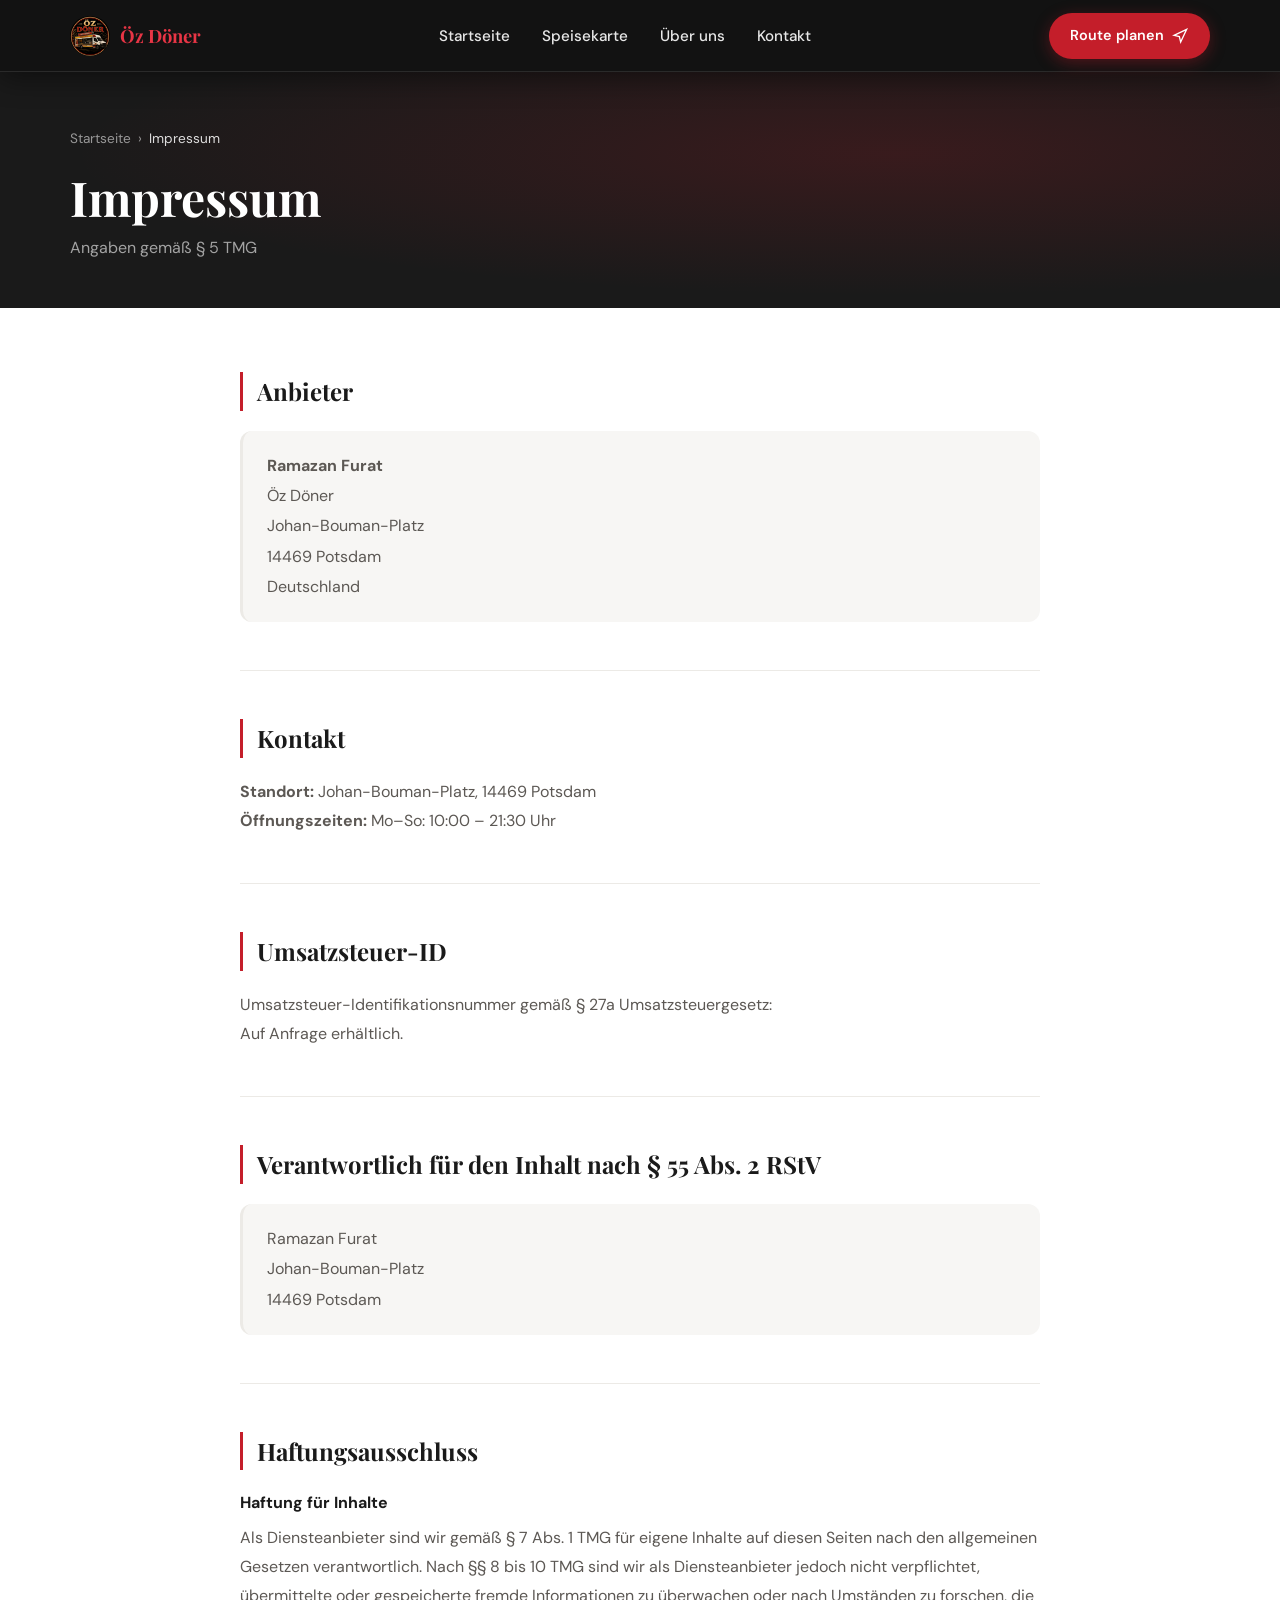
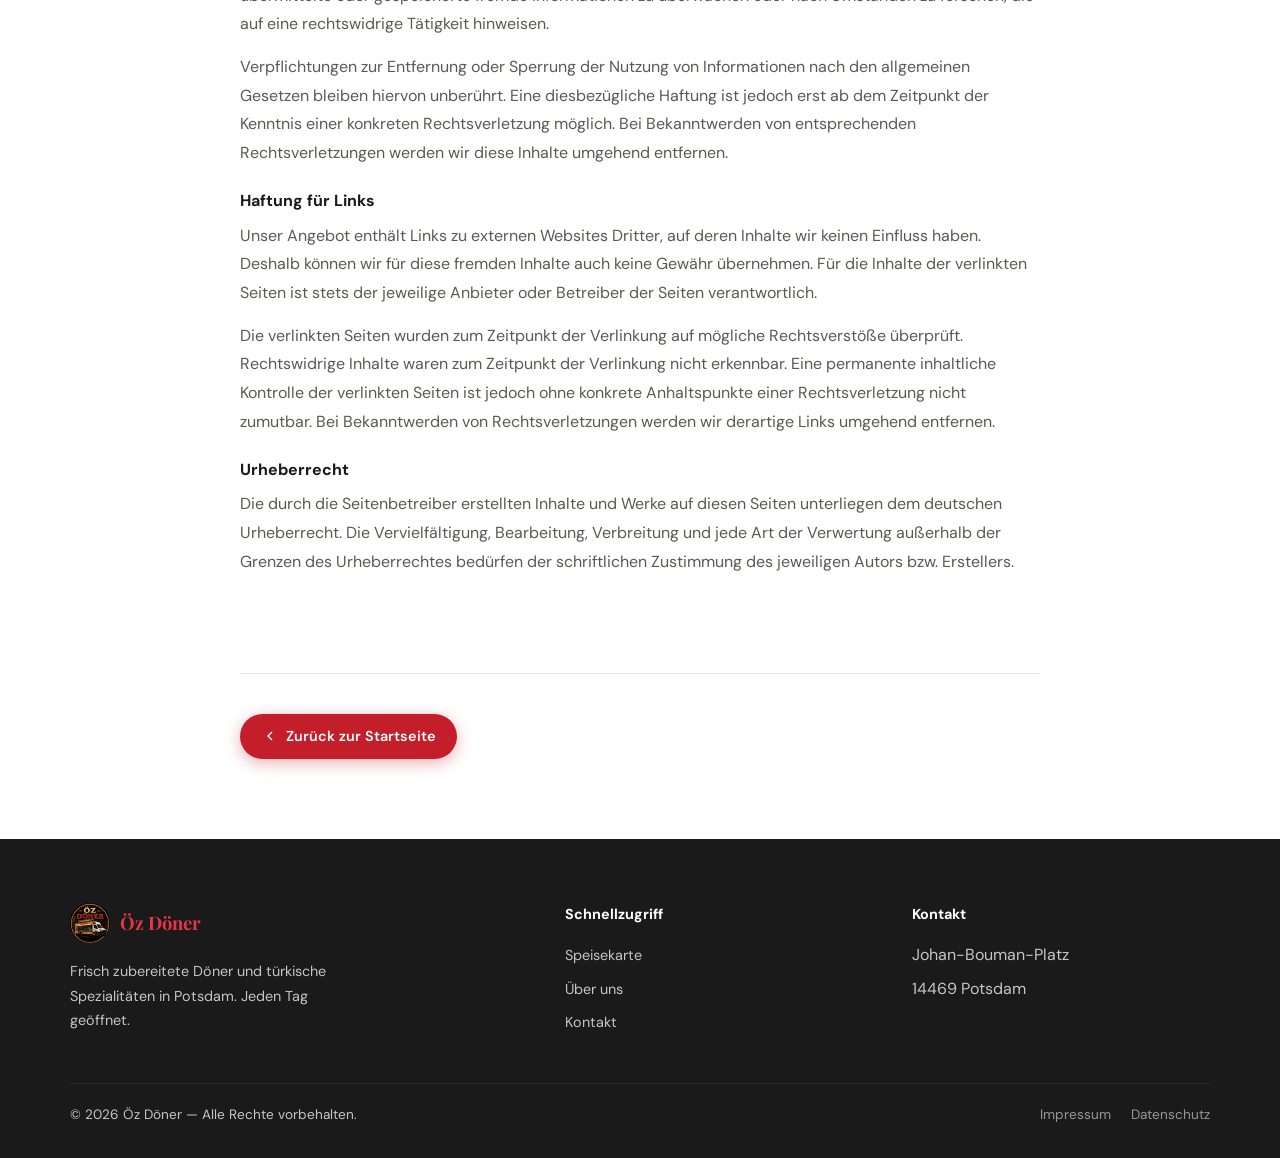
==== impressum.html @ f7f350fa "Add Impressum, Datenschutz pages and footer legal links" ====
<!DOCTYPE html>
<html lang="de">
  <head>
    <meta charset="UTF-8" />
    <meta name="viewport" content="width=device-width, initial-scale=1.0" />
    <meta
      name="description"
      content="Impressum von Öz Döner in Potsdam – Angaben gemäß § 5 TMG."
    />
    <meta name="robots" content="noindex, follow" />
    <title>Impressum | Öz Döner</title>
    <link rel="icon" href="images/logo.png" type="image/png" />
    <link rel="apple-touch-icon" href="images/logo.png" />
    <link rel="preconnect" href="https://fonts.googleapis.com" />
    <link rel="preconnect" href="https://fonts.gstatic.com" crossorigin />
    <link
      href="https://fonts.googleapis.com/css2?family=DM+Sans:ital,opsz,wght@0,9..40,400;0,9..40,500;0,9..40,600;0,9..40,700;1,9..40,400&family=Playfair+Display:wght@600;700&display=swap"
      rel="stylesheet"
    />
    <link rel="stylesheet" href="css/style.css" />
    <link rel="stylesheet" href="css/legal.css" />
  </head>
  <body>
    <header class="site-header scrolled">
      <div class="container header-inner">
        <a href="index.html" class="logo">
          <img class="logo-mark" src="images/logo.png" alt="Öz Döner" width="40" height="40" />
          <span>Öz Döner</span>
        </a>

        <button
          class="nav-toggle"
          type="button"
          aria-label="Menü öffnen"
          aria-expanded="false"
        >
          <span></span>
          <span></span>
          <span></span>
        </button>

        <nav class="nav-links" aria-label="Hauptnavigation">
          <a href="index.html">Startseite</a>
          <a href="index.html#speisekarte">Speisekarte</a>
          <a href="index.html#ueber-uns">Über uns</a>
          <a href="index.html#kontakt">Kontakt</a>
          <a class="btn btn-primary btn-order-mobile" href="index.html#kontakt">Route planen</a>
        </nav>

        <a class="btn btn-primary header-cta-desktop" href="index.html#kontakt">
          Route planen
          <svg xmlns="http://www.w3.org/2000/svg" viewBox="0 0 24 24" fill="none" stroke="currentColor" stroke-width="2" aria-hidden="true">
            <polygon points="3 11 22 2 13 21 11 13 3 11"></polygon>
          </svg>
        </a>
      </div>
    </header>
    <div class="nav-backdrop" hidden aria-hidden="true"></div>

    <main>
      <div class="legal-hero">
        <div class="container">
          <nav class="breadcrumb" aria-label="Breadcrumb">
            <a href="index.html">Startseite</a>
            <span aria-hidden="true">›</span>
            <span aria-current="page">Impressum</span>
          </nav>
          <h1>Impressum</h1>
          <p class="legal-hero-sub">Angaben gemäß § 5 TMG</p>
        </div>
      </div>

      <div class="legal-body">
        <div class="container legal-container">

          <section class="legal-section">
            <h2>Anbieter</h2>
            <address>
              <strong>Ramazan Furat</strong><br />
              Öz Döner<br />
              Johan-Bouman-Platz<br />
              14469 Potsdam<br />
              Deutschland
            </address>
          </section>

          <section class="legal-section">
            <h2>Kontakt</h2>
            <p>
              <strong>Standort:</strong> Johan-Bouman-Platz, 14469 Potsdam<br />
              <strong>Öffnungszeiten:</strong> Mo–So: 10:00 – 21:30 Uhr
            </p>
          </section>

          <section class="legal-section">
            <h2>Umsatzsteuer-ID</h2>
            <p>
              Umsatzsteuer-Identifikationsnummer gemäß § 27a Umsatzsteuergesetz:<br />
              Auf Anfrage erhältlich.
            </p>
          </section>

          <section class="legal-section">
            <h2>Verantwortlich für den Inhalt nach § 55 Abs. 2 RStV</h2>
            <address>
              Ramazan Furat<br />
              Johan-Bouman-Platz<br />
              14469 Potsdam
            </address>
          </section>

          <section class="legal-section">
            <h2>Haftungsausschluss</h2>

            <h3>Haftung für Inhalte</h3>
            <p>
              Als Diensteanbieter sind wir gemäß § 7 Abs. 1 TMG für eigene Inhalte auf diesen Seiten nach den allgemeinen Gesetzen verantwortlich. Nach §§ 8 bis 10 TMG sind wir als Diensteanbieter jedoch nicht verpflichtet, übermittelte oder gespeicherte fremde Informationen zu überwachen oder nach Umständen zu forschen, die auf eine rechtswidrige Tätigkeit hinweisen.
            </p>
            <p>
              Verpflichtungen zur Entfernung oder Sperrung der Nutzung von Informationen nach den allgemeinen Gesetzen bleiben hiervon unberührt. Eine diesbezügliche Haftung ist jedoch erst ab dem Zeitpunkt der Kenntnis einer konkreten Rechtsverletzung möglich. Bei Bekanntwerden von entsprechenden Rechtsverletzungen werden wir diese Inhalte umgehend entfernen.
            </p>

            <h3>Haftung für Links</h3>
            <p>
              Unser Angebot enthält Links zu externen Websites Dritter, auf deren Inhalte wir keinen Einfluss haben. Deshalb können wir für diese fremden Inhalte auch keine Gewähr übernehmen. Für die Inhalte der verlinkten Seiten ist stets der jeweilige Anbieter oder Betreiber der Seiten verantwortlich.
            </p>
            <p>
              Die verlinkten Seiten wurden zum Zeitpunkt der Verlinkung auf mögliche Rechtsverstöße überprüft. Rechtswidrige Inhalte waren zum Zeitpunkt der Verlinkung nicht erkennbar. Eine permanente inhaltliche Kontrolle der verlinkten Seiten ist jedoch ohne konkrete Anhaltspunkte einer Rechtsverletzung nicht zumutbar. Bei Bekanntwerden von Rechtsverletzungen werden wir derartige Links umgehend entfernen.
            </p>

            <h3>Urheberrecht</h3>
            <p>
              Die durch die Seitenbetreiber erstellten Inhalte und Werke auf diesen Seiten unterliegen dem deutschen Urheberrecht. Die Vervielfältigung, Bearbeitung, Verbreitung und jede Art der Verwertung außerhalb der Grenzen des Urheberrechtes bedürfen der schriftlichen Zustimmung des jeweiligen Autors bzw. Erstellers.
            </p>
          </section>

          <div class="legal-back">
            <a href="index.html" class="btn btn-primary">
              <svg xmlns="http://www.w3.org/2000/svg" viewBox="0 0 24 24" fill="none" stroke="currentColor" stroke-width="2" aria-hidden="true">
                <polyline points="15 18 9 12 15 6"></polyline>
              </svg>
              Zurück zur Startseite
            </a>
          </div>

        </div>
      </div>
    </main>

    <footer class="site-footer">
      <div class="container">
        <div class="footer-grid">
          <div class="footer-brand">
            <a href="index.html" class="logo">
              <img class="logo-mark" src="images/logo.png" alt="Öz Döner" width="40" height="40" />
              <span>Öz Döner</span>
            </a>
            <p>
              Frisch zubereitete Döner und türkische Spezialitäten in Potsdam.
              Jeden Tag geöffnet.
            </p>
          </div>
          <div class="footer-col">
            <h4>Schnellzugriff</h4>
            <ul>
              <li><a href="index.html#speisekarte">Speisekarte</a></li>
              <li><a href="index.html#ueber-uns">Über uns</a></li>
              <li><a href="index.html#kontakt">Kontakt</a></li>
            </ul>
          </div>
          <div class="footer-col">
            <h4>Kontakt</h4>
            <ul>
              <li>Johan-Bouman-Platz</li>
              <li>14469 Potsdam</li>
            </ul>
          </div>
        </div>
        <div class="footer-bottom">
          <span>© 2026 Öz Döner — Alle Rechte vorbehalten.</span>
          <span class="footer-legal-links">
            <a href="impressum.html">Impressum</a>
            <a href="datenschutz.html">Datenschutz</a>
          </span>
        </div>
      </div>
    </footer>

    <script src="js/site-base.js"></script>
  </body>
</html>
---- css/style.css ----
:root {
  --red: #c41e2a;
  --red-dark: #9e1520;
  --red-light: #e83545;
  --orange: #e85d2c;
  --dark: #1a1a1a;
  --dark-soft: #2d2d2d;
  --gray-100: #f7f6f4;
  --gray-200: #eceae6;
  --gray-400: #8a8680;
  --gray-600: #5c5854;
  --white: #ffffff;
  --shadow: 0 4px 24px rgba(0, 0, 0, 0.08);
  --shadow-lg: 0 12px 48px rgba(0, 0, 0, 0.12);
  --radius: 12px;
  --radius-lg: 20px;
  --font-sans: "DM Sans", system-ui, sans-serif;
  --font-serif: "Playfair Display", Georgia, serif;
  --header-h: 72px;
}

*,
*::before,
*::after {
  box-sizing: border-box;
  margin: 0;
  padding: 0;
}

html {
  scroll-behavior: smooth;
  scroll-padding-top: calc(var(--header-h) + 16px);
}

body {
  font-family: var(--font-sans);
  color: var(--dark);
  background: var(--white);
  line-height: 1.6;
  -webkit-font-smoothing: antialiased;
}

.nowrap {
  white-space: nowrap;
}

body.nav-open {
  overflow: hidden;
}

img {
  max-width: 100%;
  height: auto;
  display: block;
}

a {
  color: inherit;
  text-decoration: none;
}

ul {
  list-style: none;
}

.container {
  width: min(1140px, 100% - 2rem);
  margin-inline: auto;
}

.site-header {
  position: fixed;
  top: 0;
  left: 0;
  right: 0;
  z-index: 1100;
  height: var(--header-h);
  background: #121212;
  box-shadow: 0 4px 24px rgba(0, 0, 0, 0.35);
  border-bottom: 1px solid rgba(255, 255, 255, 0.1);
  transition: box-shadow 0.3s;
  isolation: isolate;
}

.site-header.scrolled {
  box-shadow: 0 6px 28px rgba(0, 0, 0, 0.45);
}

.header-inner {
  position: relative;
  z-index: 2;
  display: flex;
  align-items: center;
  justify-content: space-between;
  height: var(--header-h);
  gap: 1rem;
}

.nav-backdrop {
  position: fixed;
  inset: 0;
  z-index: 1050;
  background: rgba(0, 0, 0, 0.6);
  opacity: 0;
  visibility: hidden;
  pointer-events: none;
  transition: opacity 0.3s ease, visibility 0.3s ease;
  border: none;
  padding: 0;
  cursor: pointer;
}

.nav-backdrop.is-visible {
  opacity: 1;
  visibility: visible;
  pointer-events: auto;
}

.logo {
  display: flex;
  align-items: center;
  gap: 0.65rem;
  font-family: var(--font-serif);
  font-size: 1.15rem;
  font-weight: 700;
  color: var(--white);
  white-space: nowrap;
}

.logo > span {
  color: var(--red-light);
}

.logo-mark {
  width: 40px;
  height: 40px;
  border-radius: 50%;
  object-fit: cover;
  flex-shrink: 0;
  display: block;
}

.nav-links {
  display: flex;
  align-items: center;
  gap: 2rem;
}

.nav-links a {
  color: rgba(255, 255, 255, 0.9);
  font-size: 0.95rem;
  font-weight: 500;
  transition: color 0.2s;
}

.nav-links a:hover {
  color: var(--white);
}

.nav-toggle {
  display: none;
  flex-direction: column;
  gap: 5px;
  background: none;
  border: none;
  cursor: pointer;
  padding: 8px;
  position: relative;
  z-index: 3;
}

.nav-toggle span {
  display: block;
  width: 24px;
  height: 2px;
  background: var(--white);
  border-radius: 2px;
  transition: transform 0.3s, opacity 0.3s;
}

.btn {
  display: inline-flex;
  align-items: center;
  justify-content: center;
  gap: 0.5rem;
  padding: 0.7rem 1.35rem;
  border-radius: 999px;
  font-weight: 600;
  font-size: 0.9rem;
  border: none;
  cursor: pointer;
  transition: transform 0.2s, box-shadow 0.2s, background 0.2s;
  white-space: nowrap;
}

.btn:hover {
  transform: translateY(-1px);
}

.btn-primary {
  background: var(--red);
  color: var(--white);
  box-shadow: 0 4px 16px rgba(196, 30, 42, 0.35);
}

.btn-primary:hover {
  background: var(--red-light);
}

.btn-outline {
  background: rgba(255, 255, 255, 0.12);
  color: var(--white);
  border: 1.5px solid rgba(255, 255, 255, 0.5);
  backdrop-filter: blur(4px);
}

.btn-outline:hover {
  background: rgba(255, 255, 255, 0.2);
  border-color: var(--white);
}

.btn-dark {
  background: var(--dark);
  color: var(--white);
}

.btn-dark:hover {
  background: var(--dark-soft);
}

.btn svg {
  width: 16px;
  height: 16px;
}

.hero {
  position: relative;
  min-height: 100svh;
  display: flex;
  align-items: center;
  padding-top: var(--header-h);
  overflow: hidden;
}

.hero-bg {
  position: absolute;
  inset: 0;
  background: url("../images/backplan.png") center / cover no-repeat;
}

.hero-bg::after {
  content: "";
  position: absolute;
  inset: 0;
  background: linear-gradient(
    105deg,
    rgba(26, 26, 26, 0.88) 0%,
    rgba(26, 26, 26, 0.55) 45%,
    rgba(26, 26, 26, 0.35) 100%
  );
}

.hero-content {
  position: relative;
  z-index: 1;
  padding: 3rem 0 5rem;
  max-width: 640px;
}

.hero-badge {
  display: inline-flex;
  align-items: center;
  gap: 0.4rem;
  padding: 0.4rem 0.9rem;
  background: rgba(255, 255, 255, 0.12);
  border: 1px solid rgba(255, 255, 255, 0.2);
  border-radius: 999px;
  color: var(--white);
  font-size: 0.85rem;
  margin-bottom: 1.25rem;
  backdrop-filter: blur(8px);
}

.hero-badge svg {
  width: 14px;
  height: 14px;
  color: var(--red-light);
}

.hero h1 {
  font-family: var(--font-serif);
  font-size: clamp(2.5rem, 6vw, 4rem);
  font-weight: 700;
  color: var(--white);
  line-height: 1.1;
  margin-bottom: 1rem;
}

.hero h1 .accent {
  color: var(--red-light);
}

.hero-text {
  color: rgba(255, 255, 255, 0.88);
  font-size: 1.05rem;
  max-width: 520px;
  margin-bottom: 2rem;
}

.hero-actions {
  display: flex;
  flex-wrap: wrap;
  gap: 0.75rem;
  margin-bottom: 2.5rem;
}

.hero-meta {
  display: flex;
  flex-wrap: wrap;
  gap: 1.5rem 2.5rem;
  color: rgba(255, 255, 255, 0.85);
  font-size: 0.9rem;
}

.hero-meta-item {
  display: flex;
  align-items: center;
  gap: 0.5rem;
}

.hero-meta svg {
  width: 18px;
  height: 18px;
  color: var(--red-light);
  flex-shrink: 0;
}

.section {
  padding: 5rem 0;
}

.section-label {
  display: block;
  font-size: 0.75rem;
  font-weight: 700;
  letter-spacing: 0.12em;
  text-transform: uppercase;
  color: var(--red);
  margin-bottom: 0.5rem;
}

.section-title {
  font-family: var(--font-serif);
  font-size: clamp(2rem, 4vw, 2.75rem);
  font-weight: 700;
  color: var(--dark);
  margin-bottom: 0.75rem;
}

.section-subtitle {
  color: var(--gray-600);
  font-size: 1.05rem;
  max-width: 560px;
}

.section-header {
  text-align: center;
  margin-bottom: 3rem;
}

.section-header .section-subtitle {
  margin-inline: auto;
}

.menu-section {
  background: var(--gray-100);
}

.menu-nav-wrap {
  position: sticky;
  top: var(--header-h);
  z-index: 50;
  background: var(--gray-100);
  padding: 1rem 0;
  margin-bottom: 2rem;
  border-bottom: 1px solid var(--gray-200);
  overflow-x: auto;
  overflow-y: hidden;
  -webkit-overflow-scrolling: touch;
  overscroll-behavior-x: contain;
  touch-action: pan-x;
  scrollbar-width: none;
  -ms-overflow-style: none;
}

.menu-nav-wrap::-webkit-scrollbar {
  display: none;
}

.menu-nav {
  display: inline-flex;
  flex-wrap: nowrap;
  gap: 0.5rem;
  width: max-content;
  min-width: 100%;
  padding-bottom: 0.25rem;
}

.menu-pill {
  flex-shrink: 0;
  padding: 0.55rem 1.1rem;
  border-radius: 999px;
  border: none;
  background: var(--white);
  color: var(--gray-600);
  font-family: inherit;
  font-size: 0.875rem;
  font-weight: 600;
  cursor: pointer;
  box-shadow: var(--shadow);
  transition: background 0.2s, color 0.2s, transform 0.2s;
}

.menu-pill:hover {
  color: var(--dark);
}

.menu-pill.active {
  background: var(--red);
  color: var(--white);
}

.menu-panel {
  display: grid;
  grid-template-columns: 1fr 1.15fr;
  gap: 2.5rem;
  align-items: start;
  background: var(--white);
  border-radius: var(--radius-lg);
  padding: 2rem;
  box-shadow: var(--shadow);
}

.menu-panel-visual {
  position: sticky;
  top: calc(var(--header-h) + 5rem);
}

.menu-panel-visual img {
  border-radius: var(--radius);
  aspect-ratio: 4/3;
  object-fit: cover;
  width: 100%;
  transition: opacity 0.25s ease;
}

.menu-panel-visual img.is-changing {
  opacity: 0.6;
}

.menu-category-title {
  font-family: var(--font-serif);
  font-size: 1.75rem;
  margin-bottom: 1.25rem;
  color: var(--dark);
}

.menu-panel-content {
  min-height: 280px;
}

.menu-list {
  display: flex;
  flex-direction: column;
}

.menu-item {
  display: flex;
  justify-content: space-between;
  align-items: flex-start;
  gap: 1rem;
  padding: 1rem 0;
  border-bottom: 1px solid var(--gray-200);
}

.menu-item:last-child {
  border-bottom: none;
}

.menu-item-name {
  display: block;
  font-weight: 600;
  font-size: 1rem;
  color: var(--dark);
}

.menu-item-desc {
  display: block;
  font-size: 0.85rem;
  color: var(--gray-400);
  margin-top: 0.15rem;
}

.menu-item-price {
  font-weight: 700;
  color: var(--red);
  font-size: 1rem;
  white-space: nowrap;
}

.about-grid {
  display: grid;
  grid-template-columns: 1fr 1fr;
  gap: 4rem;
  align-items: center;
}

.about-text p {
  color: var(--gray-600);
  margin-bottom: 1rem;
}

.features-grid {
  display: grid;
  grid-template-columns: 1fr 1fr;
  gap: 1.25rem;
  margin-top: 2rem;
}

.feature-card {
  padding: 1.25rem;
  background: var(--gray-100);
  border-radius: var(--radius);
}

.feature-icon {
  font-size: 1.5rem;
  margin-bottom: 0.5rem;
}

.feature-card h4 {
  font-size: 0.95rem;
  margin-bottom: 0.25rem;
}

.feature-card p {
  font-size: 0.85rem;
  color: var(--gray-400);
  margin: 0;
}

.about-gallery-duo {
  display: flex;
  flex-direction: column;
  gap: 1rem;
}

.about-gallery-duo img {
  border-radius: var(--radius-lg);
  object-fit: cover;
  width: 100%;
  aspect-ratio: 16/10;
}

.contact-section {
  background: var(--gray-100);
}

.contact-grid {
  display: grid;
  grid-template-columns: 1.2fr 1fr;
  gap: 2.5rem;
  align-items: start;
}

.map-wrap {
  border-radius: var(--radius-lg);
  overflow: hidden;
  box-shadow: var(--shadow-lg);
  min-height: 380px;
  background: var(--gray-200);
}

.map-wrap iframe {
  width: 100%;
  height: 100%;
  min-height: 380px;
  border: 0;
}

.contact-cards {
  display: flex;
  flex-direction: column;
  gap: 1rem;
}

.contact-card {
  display: flex;
  gap: 1rem;
  padding: 1.25rem 1.5rem;
  background: var(--white);
  border-radius: var(--radius);
  box-shadow: var(--shadow);
}

.contact-card-icon {
  width: 44px;
  height: 44px;
  border-radius: 10px;
  background: rgba(196, 30, 42, 0.1);
  color: var(--red);
  display: grid;
  place-items: center;
  flex-shrink: 0;
}

.contact-card-icon svg {
  width: 20px;
  height: 20px;
}

.contact-card h4 {
  font-size: 0.8rem;
  font-weight: 700;
  text-transform: uppercase;
  letter-spacing: 0.05em;
  color: var(--gray-400);
  margin-bottom: 0.2rem;
}

.contact-card p,
.contact-card a {
  font-size: 0.95rem;
  color: var(--dark);
}

.contact-actions {
  display: flex;
  flex-wrap: wrap;
  gap: 0.75rem;
  margin-top: 0.5rem;
}

.site-footer {
  background: var(--dark);
  color: rgba(255, 255, 255, 0.75);
  padding: 4rem 0 2rem;
}

.footer-grid {
  display: grid;
  grid-template-columns: 1.5fr 1fr 1fr;
  gap: 3rem;
  margin-bottom: 3rem;
}

.footer-brand .logo {
  margin-bottom: 1rem;
}

.footer-brand .logo > span {
  color: var(--red-light);
}

.footer-brand p {
  font-size: 0.9rem;
  line-height: 1.7;
  max-width: 280px;
}

.footer-col h4 {
  color: var(--white);
  font-size: 0.9rem;
  margin-bottom: 1rem;
}

.footer-col ul {
  display: flex;
  flex-direction: column;
  gap: 0.5rem;
}

.footer-col a {
  font-size: 0.9rem;
  transition: color 0.2s;
}

.footer-col a:hover {
  color: var(--white);
}

.footer-bottom {
  padding-top: 1.25rem;
  margin-top: 1.25rem;
  border-top: 1px solid rgba(255, 255, 255, 0.08);
  display: flex;
  flex-wrap: wrap;
  justify-content: space-between;
  gap: 0.5rem;
  font-size: 0.85rem;
}

@media (max-width: 900px) {
  .menu-panel {
    grid-template-columns: 1fr;
  }

  .menu-panel-visual {
    position: static;
  }

  .about-grid,
  .contact-grid,
  .footer-grid {
    grid-template-columns: 1fr;
  }

  .about-gallery {
    order: -1;
  }

  .features-grid {
    grid-template-columns: 1fr;
  }
}

@media (max-width: 768px) {
  .menu-nav-wrap {
    margin-inline: -1rem;
    padding-inline: 1rem;
  }

  .nav-toggle {
    display: flex;
  }

  .nav-links {
    position: fixed;
    top: 0;
    right: 0;
    left: auto;
    width: min(300px, 88vw);
    height: 100%;
    z-index: 1060;
    flex-direction: column;
    align-items: stretch;
    padding: calc(var(--header-h) + 1.5rem) 1.5rem 2rem;
    gap: 0;
    background: #121212;
    box-shadow: -8px 0 32px rgba(0, 0, 0, 0.35);
    transform: translateX(100%);
    transition: transform 0.35s ease;
    overflow-y: auto;
    -webkit-overflow-scrolling: touch;
  }

  .nav-links.open {
    transform: translateX(0);
  }

  .nav-links a:not(.btn) {
    padding: 1rem 0;
    font-size: 1.1rem;
    color: #ffffff;
    border-bottom: 1px solid rgba(255, 255, 255, 0.12);
  }

  .header-cta-desktop {
    display: none;
  }

  .nav-links .btn-order-mobile {
    display: inline-flex;
    margin-top: 1.5rem;
    width: 100%;
    justify-content: center;
  }

  .hero-content {
    padding-bottom: 3rem;
  }

  .section {
    padding: 3.5rem 0;
  }

  .menu-panel {
    padding: 1.25rem;
  }
}

@media (min-width: 769px) {
  .nav-links .btn-order-mobile {
    display: none;
  }
}
---- css/legal.css ----
/* ============================================================
   legal.css – Impressum & Datenschutz pages
   ============================================================ */

/* ── Hero ────────────────────────────────────────────────── */
.legal-hero {
  background: var(--dark);
  padding: calc(var(--header-h) + 3.5rem) 0 3rem;
  position: relative;
  overflow: hidden;
}

.legal-hero::before {
  content: "";
  position: absolute;
  inset: 0;
  background: radial-gradient(ellipse at 70% 50%, rgba(196, 30, 42, 0.18) 0%, transparent 65%);
  pointer-events: none;
}

.legal-hero .container {
  position: relative;
  z-index: 1;
}

.breadcrumb {
  display: flex;
  align-items: center;
  gap: 0.45rem;
  font-size: 0.85rem;
  color: rgba(255, 255, 255, 0.55);
  margin-bottom: 1.25rem;
  flex-wrap: wrap;
}

.breadcrumb a {
  color: rgba(255, 255, 255, 0.55);
  transition: color 0.2s;
}

.breadcrumb a:hover {
  color: var(--red-light);
}

.breadcrumb span[aria-current="page"] {
  color: rgba(255, 255, 255, 0.85);
}

.legal-hero h1 {
  font-family: var(--font-serif);
  font-size: clamp(2rem, 5vw, 3rem);
  font-weight: 700;
  color: var(--white);
  line-height: 1.15;
  margin-bottom: 0.6rem;
}

.legal-hero-sub {
  color: rgba(255, 255, 255, 0.6);
  font-size: 1rem;
}

/* ── Body ────────────────────────────────────────────────── */
.legal-body {
  padding: 4rem 0 5rem;
  background: var(--white);
}

.legal-container {
  max-width: 800px;
}

/* ── Section ─────────────────────────────────────────────── */
.legal-section {
  margin-bottom: 3rem;
  padding-bottom: 3rem;
  border-bottom: 1px solid var(--gray-200);
}

.legal-section:last-of-type {
  border-bottom: none;
}

.legal-section h2 {
  font-family: var(--font-serif);
  font-size: 1.5rem;
  font-weight: 700;
  color: var(--dark);
  margin-bottom: 1.25rem;
  padding-left: 0.85rem;
  border-left: 3px solid var(--red);
}

.legal-section h3 {
  font-size: 1rem;
  font-weight: 700;
  color: var(--dark);
  margin: 1.25rem 0 0.5rem;
}

.legal-section p {
  color: var(--gray-600);
  line-height: 1.8;
  margin-bottom: 0.85rem;
}

.legal-section p:last-child {
  margin-bottom: 0;
}

.legal-section address {
  font-style: normal;
  color: var(--gray-600);
  line-height: 1.9;
  background: var(--gray-100);
  border-radius: var(--radius);
  padding: 1.25rem 1.5rem;
  border-left: 3px solid var(--gray-200);
}

/* ── List ────────────────────────────────────────────────── */
.legal-list {
  list-style: none;
  padding: 0;
  margin: 0.75rem 0 0.85rem;
  display: flex;
  flex-direction: column;
  gap: 0.45rem;
}

.legal-list li {
  display: flex;
  align-items: flex-start;
  gap: 0.6rem;
  color: var(--gray-600);
  line-height: 1.7;
  padding-left: 0.25rem;
}

.legal-list li::before {
  content: "›";
  color: var(--red);
  font-weight: 700;
  font-size: 1rem;
  flex-shrink: 0;
  margin-top: 0.1rem;
}

/* ── Link ────────────────────────────────────────────────── */
.legal-link {
  color: var(--red);
  word-break: break-all;
  text-decoration: underline;
  text-underline-offset: 3px;
  transition: color 0.2s;
}

.legal-link:hover {
  color: var(--red-light);
}

/* ── Back Button ─────────────────────────────────────────── */
.legal-back {
  margin-top: 3rem;
  padding-top: 2.5rem;
  border-top: 1px solid var(--gray-200);
}

/* ── Footer legal links ──────────────────────────────────── */
.footer-legal-links {
  display: flex;
  gap: 1.25rem;
}

.footer-legal-links a {
  font-size: 0.85rem;
  color: rgba(255, 255, 255, 0.55);
  transition: color 0.2s;
}

.footer-legal-links a:hover {
  color: var(--white);
}

/* ── Responsive ──────────────────────────────────────────── */
@media (max-width: 768px) {
  .legal-hero {
    padding-top: calc(var(--header-h) + 2rem);
    padding-bottom: 2rem;
  }

  .legal-body {
    padding: 2.5rem 0 3.5rem;
  }

  .legal-section {
    margin-bottom: 2rem;
    padding-bottom: 2rem;
  }

  .legal-section h2 {
    font-size: 1.25rem;
  }

  .footer-bottom {
    flex-direction: column;
    align-items: flex-start;
    gap: 0.75rem;
  }

  .footer-legal-links {
    gap: 1rem;
  }
}
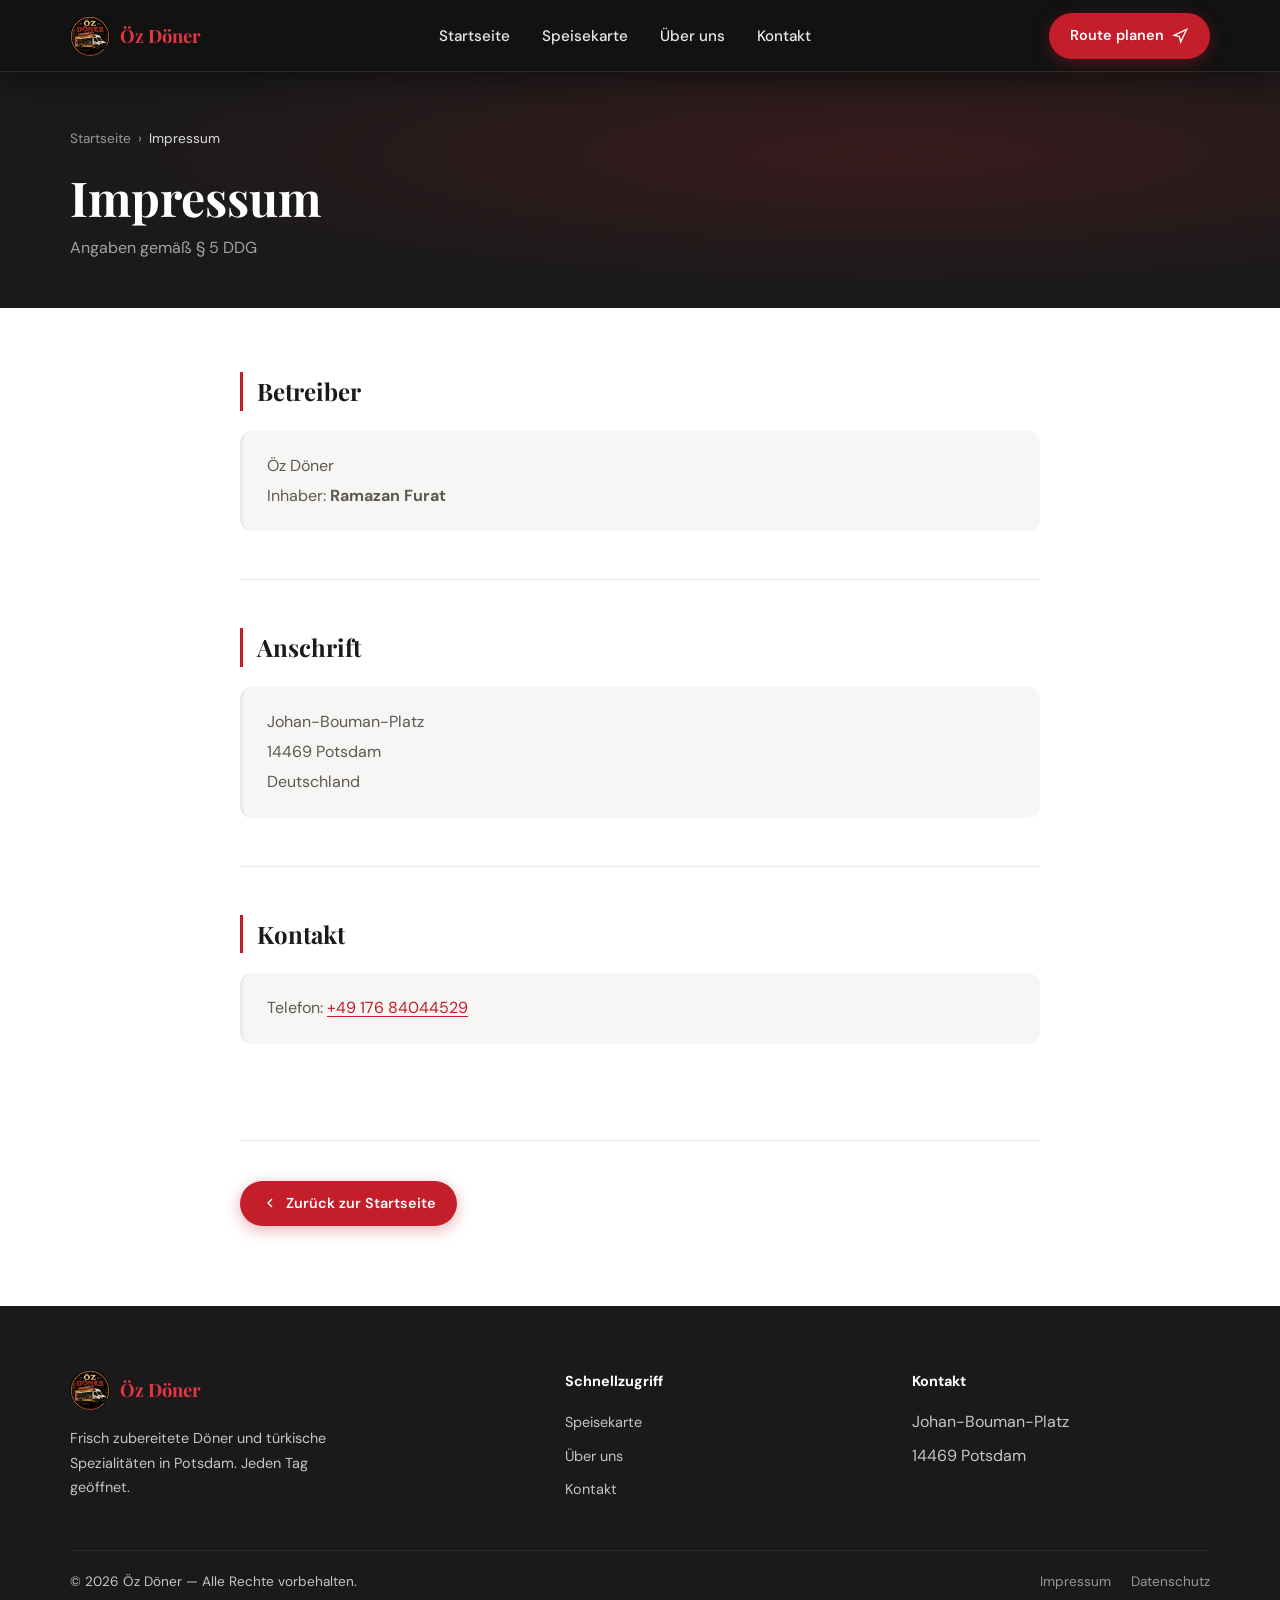
==== commit 7723ece6: "Update Impressum: DDG reference, Ramazan Furat info, phone number" ====
--- a/impressum.html
+++ b/impressum.html
@@ -5,7 +5,7 @@
     <meta name="viewport" content="width=device-width, initial-scale=1.0" />
     <meta
       name="description"
-      content="Impressum von Öz Döner in Potsdam – Angaben gemäß § 5 TMG."
+      content="Impressum von Öz Döner in Potsdam – Angaben gemäß § 5 DDG."
     />
     <meta name="robots" content="noindex, follow" />
     <title>Impressum | Öz Döner</title>
@@ -66,7 +66,7 @@
             <span aria-current="page">Impressum</span>
           </nav>
           <h1>Impressum</h1>
-          <p class="legal-hero-sub">Angaben gemäß § 5 TMG</p>
+          <p class="legal-hero-sub">Angaben gemäß § 5 DDG</p>
         </div>
       </div>
 
@@ -74,10 +74,16 @@
         <div class="container legal-container">
 
           <section class="legal-section">
-            <h2>Anbieter</h2>
+            <h2>Betreiber</h2>
             <address>
-              <strong>Ramazan Furat</strong><br />
               Öz Döner<br />
+              Inhaber: <strong>Ramazan Furat</strong>
+            </address>
+          </section>
+
+          <section class="legal-section">
+            <h2>Anschrift</h2>
+            <address>
               Johan-Bouman-Platz<br />
               14469 Potsdam<br />
               Deutschland
@@ -86,52 +92,9 @@
 
           <section class="legal-section">
             <h2>Kontakt</h2>
-            <p>
-              <strong>Standort:</strong> Johan-Bouman-Platz, 14469 Potsdam<br />
-              <strong>Öffnungszeiten:</strong> Mo–So: 10:00 – 21:30 Uhr
-            </p>
-          </section>
-
-          <section class="legal-section">
-            <h2>Umsatzsteuer-ID</h2>
-            <p>
-              Umsatzsteuer-Identifikationsnummer gemäß § 27a Umsatzsteuergesetz:<br />
-              Auf Anfrage erhältlich.
-            </p>
-          </section>
-
-          <section class="legal-section">
-            <h2>Verantwortlich für den Inhalt nach § 55 Abs. 2 RStV</h2>
             <address>
-              Ramazan Furat<br />
-              Johan-Bouman-Platz<br />
-              14469 Potsdam
+              Telefon: <a href="tel:+4917684044529" class="legal-link">+49 176 84044529</a>
             </address>
-          </section>
-
-          <section class="legal-section">
-            <h2>Haftungsausschluss</h2>
-
-            <h3>Haftung für Inhalte</h3>
-            <p>
-              Als Diensteanbieter sind wir gemäß § 7 Abs. 1 TMG für eigene Inhalte auf diesen Seiten nach den allgemeinen Gesetzen verantwortlich. Nach §§ 8 bis 10 TMG sind wir als Diensteanbieter jedoch nicht verpflichtet, übermittelte oder gespeicherte fremde Informationen zu überwachen oder nach Umständen zu forschen, die auf eine rechtswidrige Tätigkeit hinweisen.
-            </p>
-            <p>
-              Verpflichtungen zur Entfernung oder Sperrung der Nutzung von Informationen nach den allgemeinen Gesetzen bleiben hiervon unberührt. Eine diesbezügliche Haftung ist jedoch erst ab dem Zeitpunkt der Kenntnis einer konkreten Rechtsverletzung möglich. Bei Bekanntwerden von entsprechenden Rechtsverletzungen werden wir diese Inhalte umgehend entfernen.
-            </p>
-
-            <h3>Haftung für Links</h3>
-            <p>
-              Unser Angebot enthält Links zu externen Websites Dritter, auf deren Inhalte wir keinen Einfluss haben. Deshalb können wir für diese fremden Inhalte auch keine Gewähr übernehmen. Für die Inhalte der verlinkten Seiten ist stets der jeweilige Anbieter oder Betreiber der Seiten verantwortlich.
-            </p>
-            <p>
-              Die verlinkten Seiten wurden zum Zeitpunkt der Verlinkung auf mögliche Rechtsverstöße überprüft. Rechtswidrige Inhalte waren zum Zeitpunkt der Verlinkung nicht erkennbar. Eine permanente inhaltliche Kontrolle der verlinkten Seiten ist jedoch ohne konkrete Anhaltspunkte einer Rechtsverletzung nicht zumutbar. Bei Bekanntwerden von Rechtsverletzungen werden wir derartige Links umgehend entfernen.
-            </p>
-
-            <h3>Urheberrecht</h3>
-            <p>
-              Die durch die Seitenbetreiber erstellten Inhalte und Werke auf diesen Seiten unterliegen dem deutschen Urheberrecht. Die Vervielfältigung, Bearbeitung, Verbreitung und jede Art der Verwertung außerhalb der Grenzen des Urheberrechtes bedürfen der schriftlichen Zustimmung des jeweiligen Autors bzw. Erstellers.
-            </p>
           </section>
 
           <div class="legal-back">
